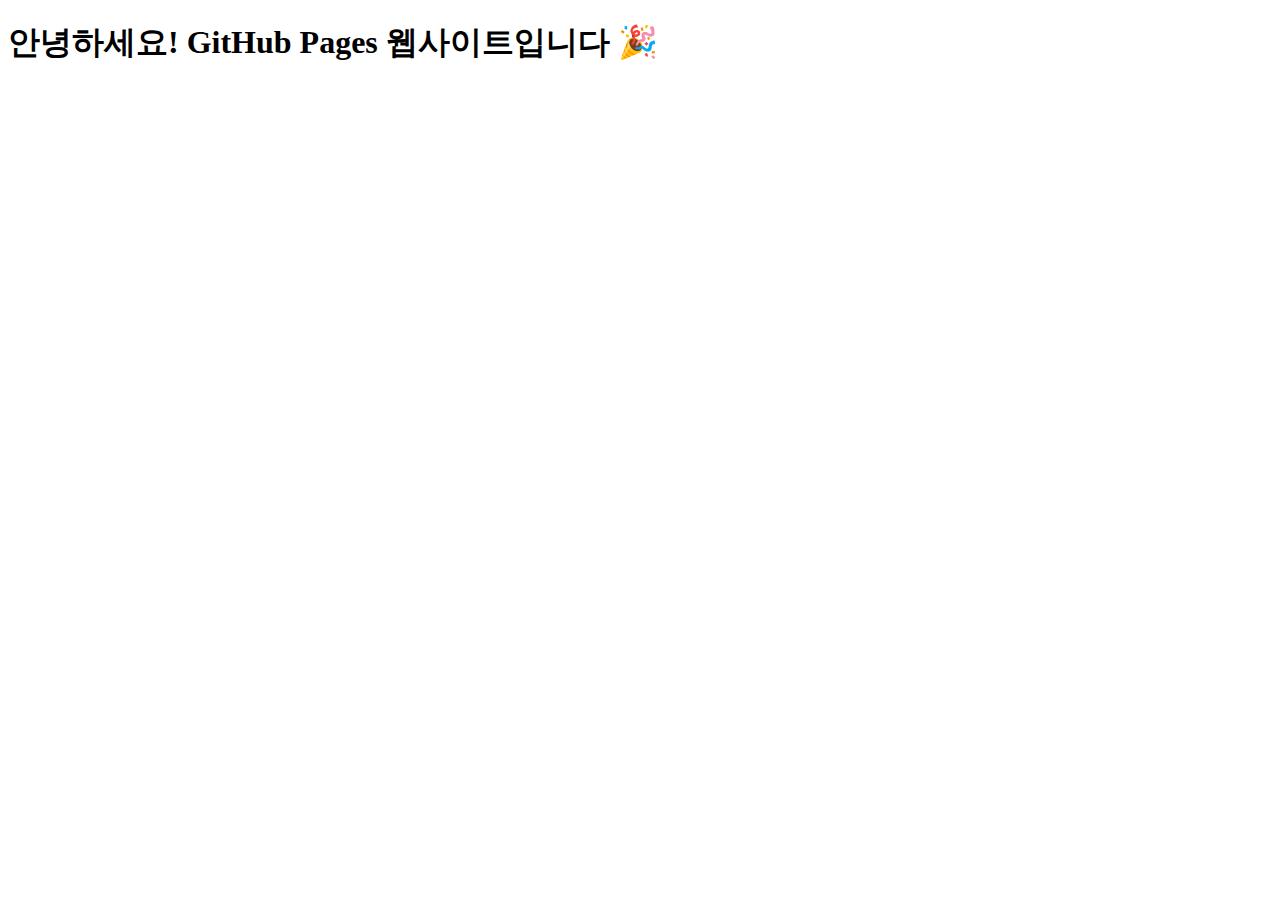
==== index.html @ bd4526b1 "메인 페이지 추가" ====
<!DOCTYPE html>
<html lang="ko">
<head>
    <meta charset="UTF-8">
    <meta name="viewport" content="width=device-width, initial-scale=1.0">
    <title>나만의 GitHub 페이지</title>
</head>
<body>
    <h1>안녕하세요! GitHub Pages 웹사이트입니다 🎉</h1>
</body>
</html>
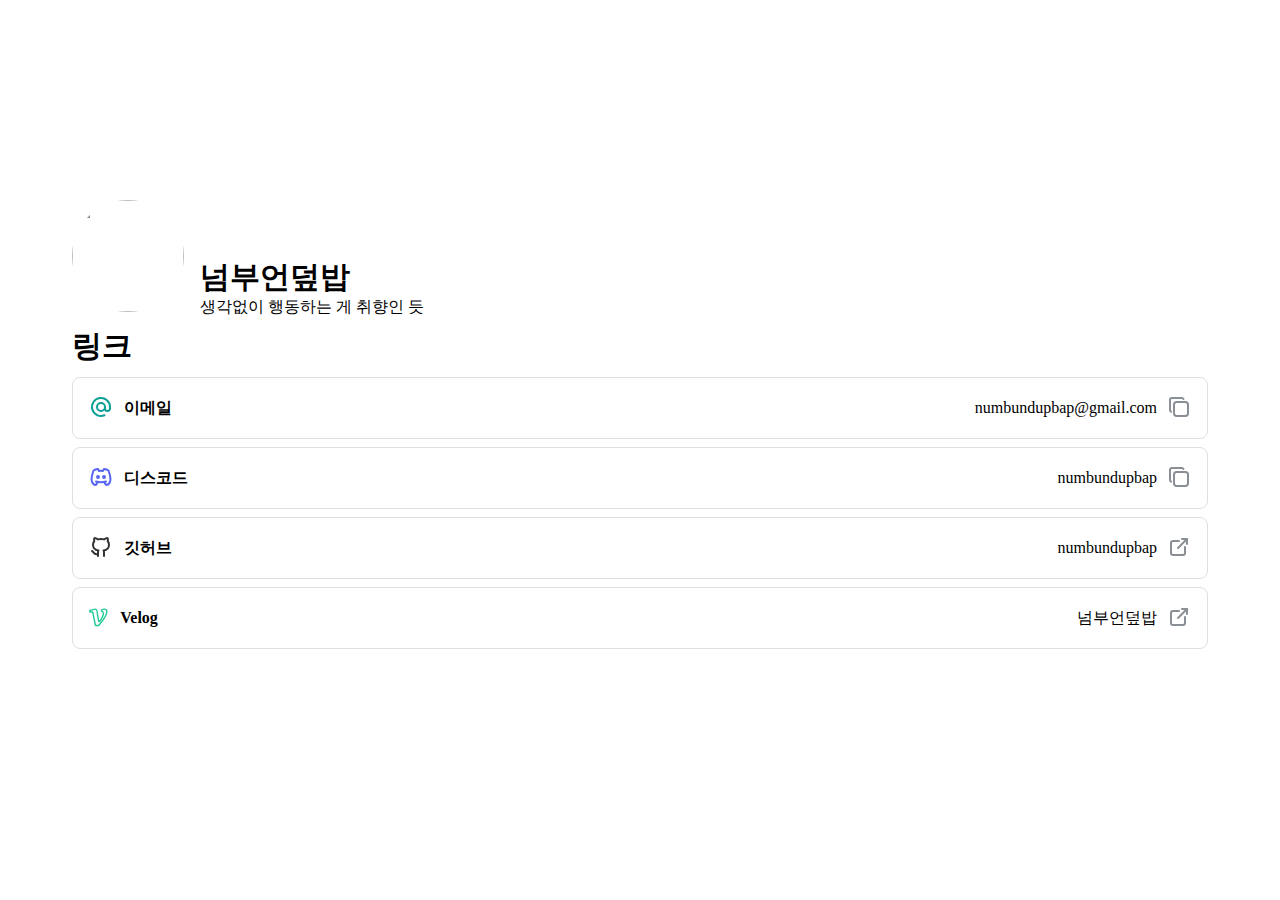
==== commit b0188865: "수정" ====
--- a/index.html
+++ b/index.html
@@ -3,9 +3,46 @@
 <head>
     <meta charset="UTF-8">
     <meta name="viewport" content="width=device-width, initial-scale=1.0">
-    <title>나만의 GitHub 페이지</title>
+    <link rel="stylesheet" href="./style.css">
+    <title>넘부언덮밥</title>
 </head>
 <body>
-    <h1>안녕하세요! GitHub Pages 웹사이트입니다 🎉</h1>
+    <div class="main">
+        <div style="height: 200px"></div>
+        <div class="profile">
+            <span><img class="profile-img" src="https://ifh.cc/g/8bV8CQ.jpg"></span>
+            <span class="profile-description">
+                <h2>넘부언덮밥</h2>
+                <div class="description">생각없이 행동하는 게 취향인 듯</div>
+            </span>
+        </div>
+        <h2>링크</h2>
+        <div class="link">
+            <div class="link-item email">
+                <span class="email" style="color: rgb(12, 160, 148);"><svg xmlns="http://www.w3.org/2000/svg" width="24" height="24" viewBox="0 0 24 24" fill="none" stroke="currentColor" stroke-width="2" stroke-linecap="round" stroke-linejoin="round"><path d="M12 12m-4 0a4 4 0 1 0 8 0a4 4 0 1 0 -8 0"></path><path d="M16 12v1.5a2.5 2.5 0 0 0 5 0v-1.5a9 9 0 1 0 -5.5 8.28"></path></svg></span>
+                <span class="link-t">이메일</span>
+                <span class="link-d">numbundupbap@gmail.com</span>
+                <span class="copy" style="color: rgb(138, 143, 149);"><svg xmlns="http://www.w3.org/2000/svg" width="24" height="24" viewBox="0 0 24 24" fill="none" stroke="currentColor" stroke-width="2" stroke-linecap="round" stroke-linejoin="round"><path d="M7 7m0 2.667a2.667 2.667 0 0 1 2.667 -2.667h8.666a2.667 2.667 0 0 1 2.667 2.667v8.666a2.667 2.667 0 0 1 -2.667 2.667h-8.666a2.667 2.667 0 0 1 -2.667 -2.667z"></path><path d="M4.012 16.737a2.005 2.005 0 0 1 -1.012 -1.737v-10c0 -1.1 .9 -2 2 -2h10c.75 0 1.158 .385 1.5 1"></path></svg></span>
+            </div>
+            <div class="link-item discord">
+                <span style="color:#5865f2" class="logo"><svg xmlns="http://www.w3.org/2000/svg" width="24" height="24" viewBox="0 0 24 24" fill="none" stroke="currentColor" stroke-width="2" stroke-linecap="round" stroke-linejoin="round"><path d="M8 12a1 1 0 1 0 2 0a1 1 0 0 0 -2 0"></path><path d="M14 12a1 1 0 1 0 2 0a1 1 0 0 0 -2 0"></path><path d="M15.5 17c0 1 1.5 3 2 3c1.5 0 2.833 -1.667 3.5 -3c.667 -1.667 .5 -5.833 -1.5 -11.5c-1.457 -1.015 -3 -1.34 -4.5 -1.5l-.972 1.923a11.913 11.913 0 0 0 -4.053 0l-.975 -1.923c-1.5 .16 -3.043 .485 -4.5 1.5c-2 5.667 -2.167 9.833 -1.5 11.5c.667 1.333 2 3 3.5 3c.5 0 2 -2 2 -3"></path><path d="M7 16.5c3.5 1 6.5 1 10 0"></path></svg></span>
+                <span class="link-t">디스코드</span>
+                <span class="link-d">numbundupbap</span>
+                <span class="copy" style="color: rgb(138, 143, 149);"><svg xmlns="http://www.w3.org/2000/svg" width="24" height="24" viewBox="0 0 24 24" fill="none" stroke="currentColor" stroke-width="2" stroke-linecap="round" stroke-linejoin="round"><path d="M7 7m0 2.667a2.667 2.667 0 0 1 2.667 -2.667h8.666a2.667 2.667 0 0 1 2.667 2.667v8.666a2.667 2.667 0 0 1 -2.667 2.667h-8.666a2.667 2.667 0 0 1 -2.667 -2.667z"></path><path d="M4.012 16.737a2.005 2.005 0 0 1 -1.012 -1.737v-10c0 -1.1 .9 -2 2 -2h10c.75 0 1.158 .385 1.5 1"></path></svg></span>
+            </div>
+            <div class="link-item github">
+                <span style="color:#333333" class="logo"><svg xmlns="http://www.w3.org/2000/svg" width="24" height="24" viewBox="0 0 24 24" fill="none" stroke="currentColor" stroke-width="2" stroke-linecap="round" stroke-linejoin="round" class="tabler-icon tabler-icon-brand-github "><path d="M9 19c-4.3 1.4 -4.3 -2.5 -6 -3m12 5v-3.5c0 -1 .1 -1.4 -.5 -2c2.8 -.3 5.5 -1.4 5.5 -6a4.6 4.6 0 0 0 -1.3 -3.2a4.2 4.2 0 0 0 -.1 -3.2s-1.1 -.3 -3.5 1.3a12.3 12.3 0 0 0 -6.2 0c-2.4 -1.6 -3.5 -1.3 -3.5 -1.3a4.2 4.2 0 0 0 -.1 3.2a4.6 4.6 0 0 0 -1.3 3.2c0 4.6 2.7 5.7 5.5 6c-.6 .6 -.6 1.2 -.5 2v3.5"></path></svg></span>
+                <span class="link-t">깃허브</span>
+                <span class="link-d">numbundupbap</span>
+                <span class="newtab" style="color: rgb(138, 143, 149);"><svg xmlns="http://www.w3.org/2000/svg" width="24" height="24" viewBox="0 0 24 24" fill="none" stroke="currentColor" stroke-width="2" stroke-linecap="round" stroke-linejoin="round"><path d="M12 6h-6a2 2 0 0 0 -2 2v10a2 2 0 0 0 2 2h10a2 2 0 0 0 2 -2v-6"></path><path d="M11 13l9 -9"></path><path d="M15 4h5v5"></path></svg></span>
+            </div>
+            <div class="link-item velog">
+                <span style="color:#20C997" class"logo"><svg xmlns="http://www.w3.org/2000/svg" width="20" height="20" viewBox="0 0 28 24" fill="none" stroke="currentColor" stroke-width="2" stroke-linecap="round" stroke-linejoin="round"><path d="M2 4.98471C1.44772 4.98471 1 4.53699 1 3.98471V3.7072C1 3.28241 1.26667 2.90491 1.67 2.77159C3.10107 2.29857 6.50538 1.23121 8.71429 1.01137C11.5714 0.727004 11.535 5.8367 12.1429 9.81004C12.6453 13.0941 13.1477 15.8435 13.4775 17.5567C13.6312 18.3552 14.5995 18.6113 15.1048 17.9743C16.9377 15.6643 20.1429 11.078 20.1429 7.25519C20.1429 3.56595 17.2857 4.70119 17.2857 3.28185C17.2857 2.36495 19.5714 1.01165 21.5714 1.01137C23.465 1.01109 25 2.53616 25 4.41709C25 10.5772 15.6529 21.6117 13.865 23.666C13.6783 23.8805 13.4088 24 13.1244 24H9.82357C9.3452 24 8.93382 23.6612 8.84212 23.1917L5.4436 5.793C5.35189 5.3235 4.94052 4.98471 4.46215 4.98471H2Z"/></svg></span>
+                <span class="link-t">Velog</span>
+                <span class="link-d">넘부언덮밥</span>
+                <span class="newtab" style="color: rgb(138, 143, 149);"><svg xmlns="http://www.w3.org/2000/svg" width="24" height="24" viewBox="0 0 24 24" fill="none" stroke="currentColor" stroke-width="2" stroke-linecap="round" stroke-linejoin="round"><path d="M12 6h-6a2 2 0 0 0 -2 2v10a2 2 0 0 0 2 2h10a2 2 0 0 0 2 -2v-6"></path><path d="M11 13l9 -9"></path><path d="M15 4h5v5"></path></svg></span>
+            </div>
+        </div>
+    </div>
 </body>
-</html>
+</html>--- a/style.css
+++ b/style.css
@@ -0,0 +1,98 @@
+@import './reset.css';
+@import url("https://cdn.jsdelivr.net/gh/orioncactus/pretendard@v1.3.9/dist/web/variable/pretendardvariable.min.css");
+
+body {
+    font-family: "Pretendard Variable";
+}
+
+.main {
+    width: 100%;
+    max-width: 1200px;
+    margin: 0 auto;
+    padding: 0 2rem;
+    box-sizing: border-box;
+}
+
+.link {
+    display: flex;
+    flex-direction: column;
+    gap: 8px;
+}
+
+.link-item {
+    display: flex;
+    align-items: center;
+    border: 1px solid rgb(221, 223, 224);
+    border-radius: 8px;
+    height: 60px;
+    padding: 0 1rem;
+    transition: background-color 0.2s, border-color 0.2s;
+    cursor: pointer;
+}
+
+.email:hover {
+    border-color: rgb(12, 160, 148);
+    background-color: rgba(160, 248, 241, 0.15);
+}
+
+.discord:hover {
+    border-color: #5865f2;
+    background-color: #5865f226;
+}
+
+.github:hover {
+    border-color: #333333;
+    background-color: #33333326;
+}
+
+.velog:hover {
+    border-color: #20C997;
+    background-color: #20C99726;
+}
+
+.link-t {
+    margin-left: 0.7rem;
+    font-size: 16px;
+    font-weight: 600;
+}
+
+.link-d {
+    margin-left: auto;
+}
+
+.link-item .copy {
+    margin-left: 10px;
+}
+
+.link-item .newtab {
+    margin-left: 10px;
+}
+
+.main > h2 {
+    font-size: 30px;
+    font-weight: 700;
+    margin-bottom: 1rem;
+}
+
+.profile {
+    display: flex;
+    align-items: flex-end;
+    margin-bottom: 1rem;
+}
+
+.profile-img {
+    height: 7rem;
+    width: 7rem;
+    border-radius: 100%;
+    margin-right: 1rem;
+}
+
+.profile-description {
+    display: inline;
+}
+
+.profile-description > h2 {
+    font-size: 30px;
+    font-weight: 700;
+    margin-bottom: 7px;
+}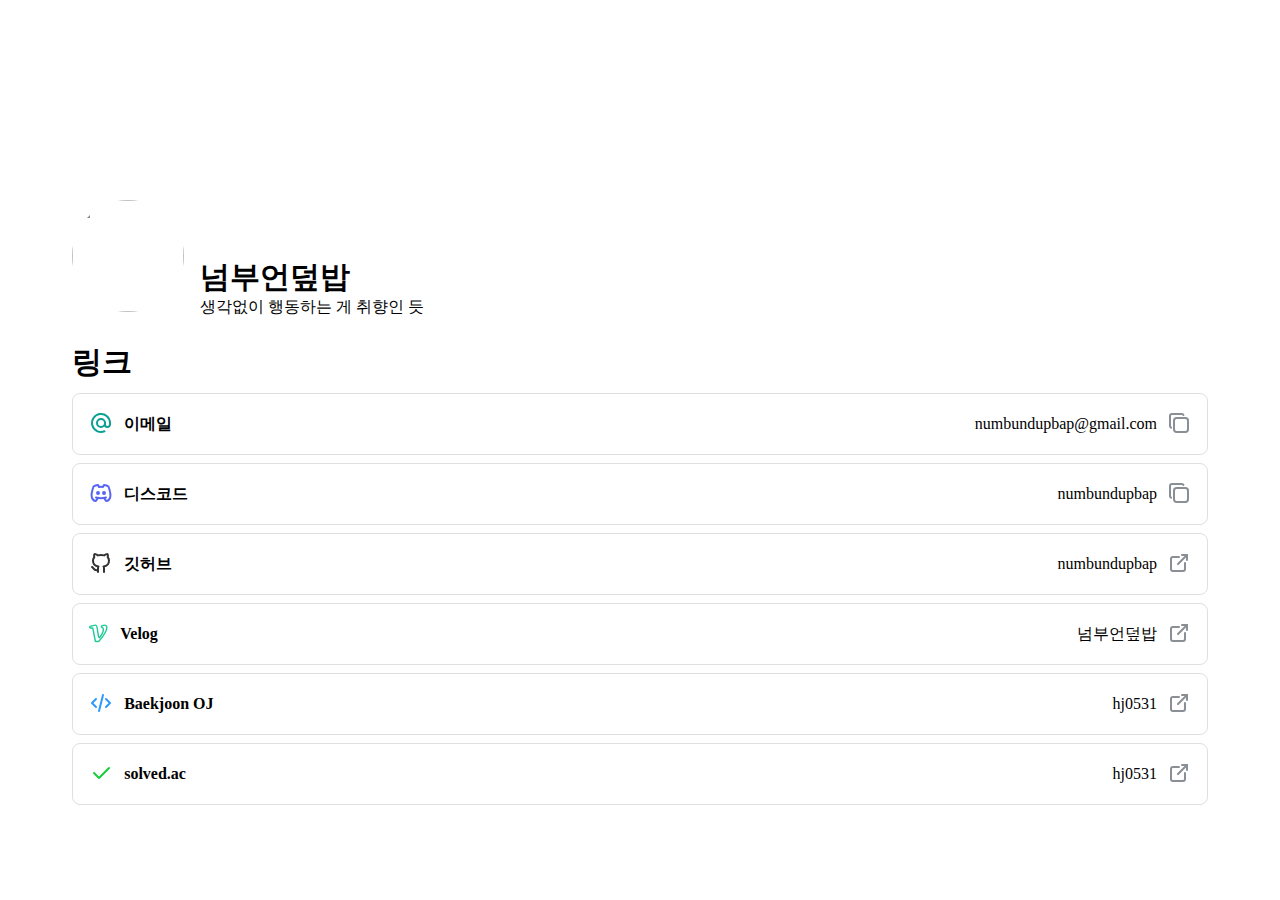
==== commit 50fb8d09: "파일 수정" ====
--- a/index.html
+++ b/index.html
@@ -42,7 +42,20 @@
                 <span class="link-d">넘부언덮밥</span>
                 <span class="newtab" style="color: rgb(138, 143, 149);"><svg xmlns="http://www.w3.org/2000/svg" width="24" height="24" viewBox="0 0 24 24" fill="none" stroke="currentColor" stroke-width="2" stroke-linecap="round" stroke-linejoin="round"><path d="M12 6h-6a2 2 0 0 0 -2 2v10a2 2 0 0 0 2 2h10a2 2 0 0 0 2 -2v-6"></path><path d="M11 13l9 -9"></path><path d="M15 4h5v5"></path></svg></span>
             </div>
+            <div class="link-item baekjoon">
+                <span style="color:#2e9afe" class="css-x08vgp"><svg xmlns="http://www.w3.org/2000/svg" width="24" height="24" viewBox="0 0 24 24" fill="none" stroke="currentColor" stroke-width="2" stroke-linecap="round" stroke-linejoin="round" class="tabler-icon tabler-icon-code "><path d="M7 8l-4 4l4 4"></path><path d="M17 8l4 4l-4 4"></path><path d="M14 4l-4 16"></path></svg></span>
+                <span class="link-t">Baekjoon OJ</span>
+                <span class="link-d">hj0531</span>
+                <span class="newtab" style="color: rgb(138, 143, 149);"><svg xmlns="http://www.w3.org/2000/svg" width="24" height="24" viewBox="0 0 24 24" fill="none" stroke="currentColor" stroke-width="2" stroke-linecap="round" stroke-linejoin="round"><path d="M12 6h-6a2 2 0 0 0 -2 2v10a2 2 0 0 0 2 2h10a2 2 0 0 0 2 -2v-6"></path><path d="M11 13l9 -9"></path><path d="M15 4h5v5"></path></svg></span>
+            </div>
+            <div class="link-item solvedac">
+                <span style="color:#17ce3a" class="css-x08vgp"><svg xmlns="http://www.w3.org/2000/svg" width="24" height="24" viewBox="0 0 24 24" fill="none" stroke="currentColor" stroke-width="2" stroke-linecap="round" stroke-linejoin="round"><path d="M5 12l5 5l10 -10"></path></svg></span>
+                <span class="link-t">solved.ac</span>
+                <span class="link-d">hj0531</span>
+                <span class="newtab" style="color: rgb(138, 143, 149);"><svg xmlns="http://www.w3.org/2000/svg" width="24" height="24" viewBox="0 0 24 24" fill="none" stroke="currentColor" stroke-width="2" stroke-linecap="round" stroke-linejoin="round"><path d="M12 6h-6a2 2 0 0 0 -2 2v10a2 2 0 0 0 2 2h10a2 2 0 0 0 2 -2v-6"></path><path d="M11 13l9 -9"></path><path d="M15 4h5v5"></path></svg></span>
+            </div>
         </div>
     </div>
+    <script src="./main.js"></script>
 </body>
 </html>--- a/style.css
+++ b/style.css
@@ -17,6 +17,7 @@
     display: flex;
     flex-direction: column;
     gap: 8px;
+    margin-bottom: 2rem;
 }
 
 .link-item {
@@ -50,6 +51,16 @@
     background-color: #20C99726;
 }
 
+.solvedac:hover {
+    border-color: #17ce3a;
+    background-color: #17ce3a26;
+}
+
+.baekjoon:hover {
+    border-color: #2e9afe;
+    background-color: #2e9afe26;
+}
+
 .link-t {
     margin-left: 0.7rem;
     font-size: 16px;
@@ -77,7 +88,7 @@
 .profile {
     display: flex;
     align-items: flex-end;
-    margin-bottom: 1rem;
+    margin-bottom: 2rem;
 }
 
 .profile-img {
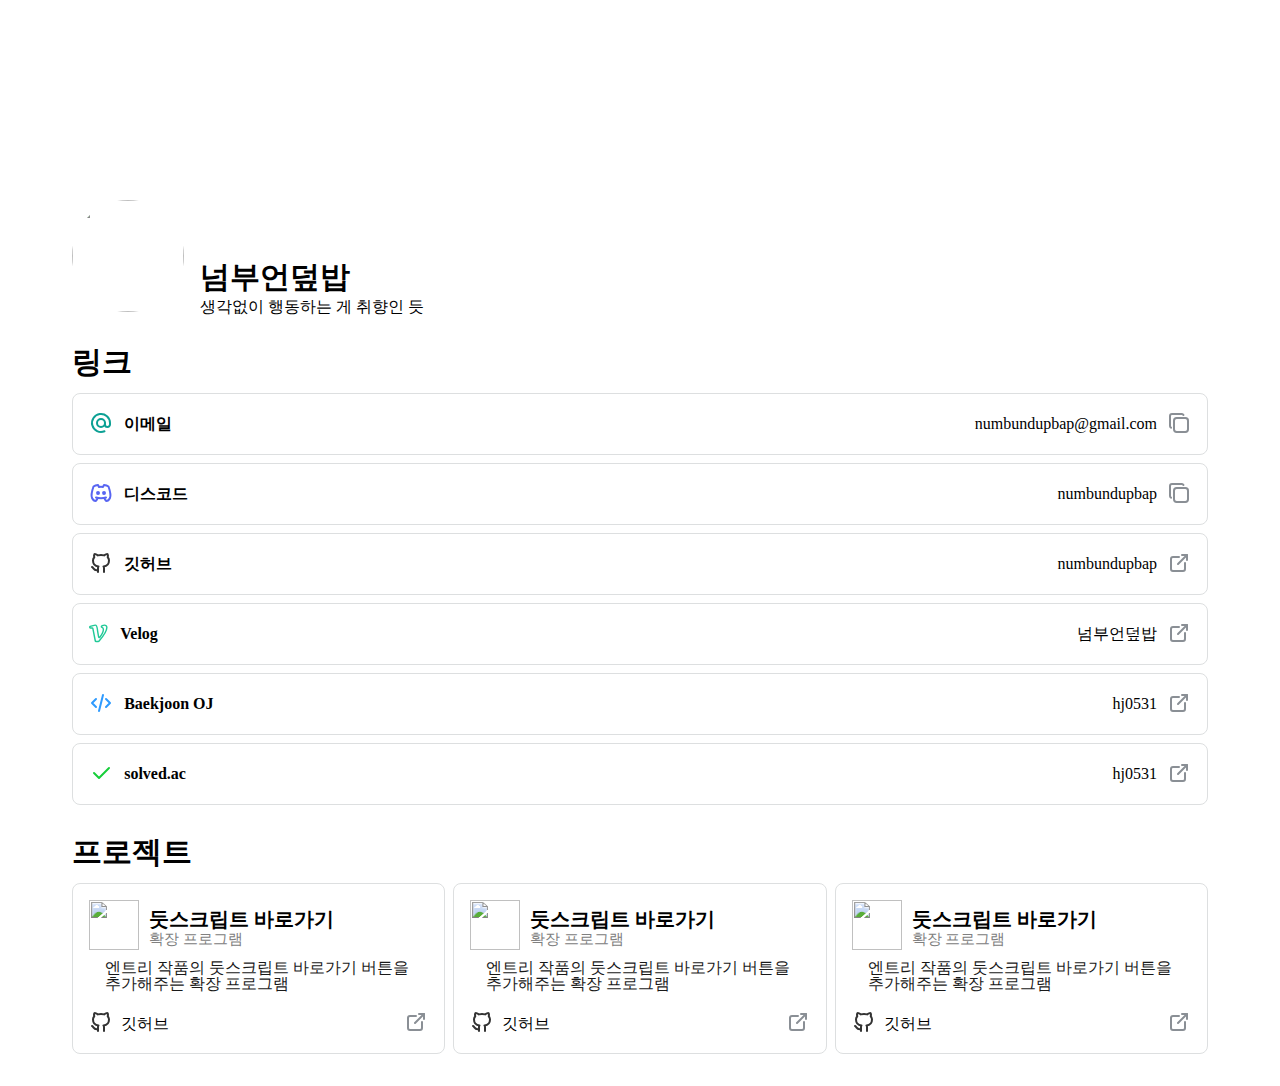
==== commit 8e0094a3: "이거진짜에요??" ====
--- a/index.html
+++ b/index.html
@@ -55,6 +55,48 @@
                 <span class="newtab" style="color: rgb(138, 143, 149);"><svg xmlns="http://www.w3.org/2000/svg" width="24" height="24" viewBox="0 0 24 24" fill="none" stroke="currentColor" stroke-width="2" stroke-linecap="round" stroke-linejoin="round"><path d="M12 6h-6a2 2 0 0 0 -2 2v10a2 2 0 0 0 2 2h10a2 2 0 0 0 2 -2v-6"></path><path d="M11 13l9 -9"></path><path d="M15 4h5v5"></path></svg></span>
             </div>
         </div>
+        <h2>프로젝트</h2>
+        <div class="project">
+            <div class="project-item dutShortcut">
+                <img class="project-logo" src="https://vlzi.vercel.app/static/favicon2.svg">
+                <div class="project-title">
+                    <div>둣스크립트 바로가기</div>
+                    <div>확장 프로그램</div>
+                </div>
+                <div class="project-d">엔트리 작품의 둣스크립트 바로가기 버튼을 <br>추가해주는 확장 프로그램</div>
+                <div class="shortcut">
+                    <span style="color:#333333" class="logo"><svg xmlns="http://www.w3.org/2000/svg" width="24" height="24" viewBox="0 0 24 24" fill="none" stroke="currentColor" stroke-width="2" stroke-linecap="round" stroke-linejoin="round" class="tabler-icon tabler-icon-brand-github "><path d="M9 19c-4.3 1.4 -4.3 -2.5 -6 -3m12 5v-3.5c0 -1 .1 -1.4 -.5 -2c2.8 -.3 5.5 -1.4 5.5 -6a4.6 4.6 0 0 0 -1.3 -3.2a4.2 4.2 0 0 0 -.1 -3.2s-1.1 -.3 -3.5 1.3a12.3 12.3 0 0 0 -6.2 0c-2.4 -1.6 -3.5 -1.3 -3.5 -1.3a4.2 4.2 0 0 0 -.1 3.2a4.6 4.6 0 0 0 -1.3 3.2c0 4.6 2.7 5.7 5.5 6c-.6 .6 -.6 1.2 -.5 2v3.5"></path></svg></span>
+                    <span>깃허브</span>
+                    <span style="color: rgb(138, 143, 149);" class="newtab"><svg xmlns="http://www.w3.org/2000/svg" width="24" height="24" viewBox="0 0 24 24" fill="none" stroke="currentColor" stroke-width="2" stroke-linecap="round" stroke-linejoin="round"><path d="M12 6h-6a2 2 0 0 0 -2 2v10a2 2 0 0 0 2 2h10a2 2 0 0 0 2 -2v-6"></path><path d="M11 13l9 -9"></path><path d="M15 4h5v5"></path></svg></span>
+                </div>
+            </div>
+            <div class="project-item dutShortcut">
+                <img class="project-logo" src="https://vlzi.vercel.app/static/favicon2.svg">
+                <div class="project-title">
+                    <div>둣스크립트 바로가기</div>
+                    <div>확장 프로그램</div>
+                </div>
+                <div class="project-d">엔트리 작품의 둣스크립트 바로가기 버튼을 <br>추가해주는 확장 프로그램</div>
+                <div class="shortcut">
+                    <span style="color:#333333" class="logo"><svg xmlns="http://www.w3.org/2000/svg" width="24" height="24" viewBox="0 0 24 24" fill="none" stroke="currentColor" stroke-width="2" stroke-linecap="round" stroke-linejoin="round" class="tabler-icon tabler-icon-brand-github "><path d="M9 19c-4.3 1.4 -4.3 -2.5 -6 -3m12 5v-3.5c0 -1 .1 -1.4 -.5 -2c2.8 -.3 5.5 -1.4 5.5 -6a4.6 4.6 0 0 0 -1.3 -3.2a4.2 4.2 0 0 0 -.1 -3.2s-1.1 -.3 -3.5 1.3a12.3 12.3 0 0 0 -6.2 0c-2.4 -1.6 -3.5 -1.3 -3.5 -1.3a4.2 4.2 0 0 0 -.1 3.2a4.6 4.6 0 0 0 -1.3 3.2c0 4.6 2.7 5.7 5.5 6c-.6 .6 -.6 1.2 -.5 2v3.5"></path></svg></span>
+                    <span>깃허브</span>
+                    <span style="color: rgb(138, 143, 149);" class="newtab"><svg xmlns="http://www.w3.org/2000/svg" width="24" height="24" viewBox="0 0 24 24" fill="none" stroke="currentColor" stroke-width="2" stroke-linecap="round" stroke-linejoin="round"><path d="M12 6h-6a2 2 0 0 0 -2 2v10a2 2 0 0 0 2 2h10a2 2 0 0 0 2 -2v-6"></path><path d="M11 13l9 -9"></path><path d="M15 4h5v5"></path></svg></span>
+                </div>
+            </div>
+            <div class="project-item dutShortcut">
+                <img class="project-logo" src="https://vlzi.vercel.app/static/favicon2.svg">
+                <div class="project-title">
+                    <div>둣스크립트 바로가기</div>
+                    <div>확장 프로그램</div>
+                </div>
+                <div class="project-d">엔트리 작품의 둣스크립트 바로가기 버튼을 <br>추가해주는 확장 프로그램</div>
+                <div class="shortcut">
+                    <span style="color:#333333" class="logo"><svg xmlns="http://www.w3.org/2000/svg" width="24" height="24" viewBox="0 0 24 24" fill="none" stroke="currentColor" stroke-width="2" stroke-linecap="round" stroke-linejoin="round" class="tabler-icon tabler-icon-brand-github "><path d="M9 19c-4.3 1.4 -4.3 -2.5 -6 -3m12 5v-3.5c0 -1 .1 -1.4 -.5 -2c2.8 -.3 5.5 -1.4 5.5 -6a4.6 4.6 0 0 0 -1.3 -3.2a4.2 4.2 0 0 0 -.1 -3.2s-1.1 -.3 -3.5 1.3a12.3 12.3 0 0 0 -6.2 0c-2.4 -1.6 -3.5 -1.3 -3.5 -1.3a4.2 4.2 0 0 0 -.1 3.2a4.6 4.6 0 0 0 -1.3 3.2c0 4.6 2.7 5.7 5.5 6c-.6 .6 -.6 1.2 -.5 2v3.5"></path></svg></span>
+                    <span>깃허브</span>
+                    <span style="color: rgb(138, 143, 149);" class="newtab"><svg xmlns="http://www.w3.org/2000/svg" width="24" height="24" viewBox="0 0 24 24" fill="none" stroke="currentColor" stroke-width="2" stroke-linecap="round" stroke-linejoin="round"><path d="M12 6h-6a2 2 0 0 0 -2 2v10a2 2 0 0 0 2 2h10a2 2 0 0 0 2 -2v-6"></path><path d="M11 13l9 -9"></path><path d="M15 4h5v5"></path></svg></span>
+                </div>
+            </div>
+        </div>
     </div>
     <script src="./main.js"></script>
 </body>
--- a/style.css
+++ b/style.css
@@ -106,4 +106,73 @@
     font-size: 30px;
     font-weight: 700;
     margin-bottom: 7px;
+}
+
+.project {
+    display: grid;
+    grid-template-columns: repeat(auto-fit, minmax(350px, 1fr));
+    gap: 8px;
+    margin-bottom: 2rem;
+}
+
+.project-item {
+    display: flex;
+    align-items: flex-end;
+    gap: 10px;
+    border: 1px solid rgb(221, 223, 224);
+    padding: 1rem;
+    border-radius: 8px;
+    flex-wrap: wrap; /* 내부 요소가 자동 줄바꿈됨 */
+    transition: background-color 0.2s, border-color 0.2s;
+    cursor: pointer;
+}
+  
+.project-logo {
+    width: 50px;
+    height: 50px;
+}
+  
+.project-title {
+    display: flex;
+    flex-direction: column;
+    align-items: flex-start;
+}
+
+.project-title div:first-child {
+    font-weight: 800;
+    font-size: 20px;
+    margin-bottom: 3px;
+}
+
+.project-title div:nth-child(2) {
+    font-weight: 400;
+    font-size: 15px;
+    margin-bottom: 3px;
+    color: gray;
+}
+  
+.project-d {
+    margin: 0 1rem;
+    width: 100%; /* 줄바꿈을 강제 */
+    color: rgb(25, 25, 25);
+}
+
+.project-item .shortcut {
+    display: flex;
+    width: 100%;
+    align-items: center;
+    margin-top: 0.5rem;
+}
+
+.project .shortcut span:nth-child(2) {
+    margin-left: 0.5rem;
+}
+
+.shortcut .newtab {
+    margin-left: auto;
+}
+
+.dutShortcut:hover {
+    border-color: #8c31f5;
+    background-color: #8c31f526;
 }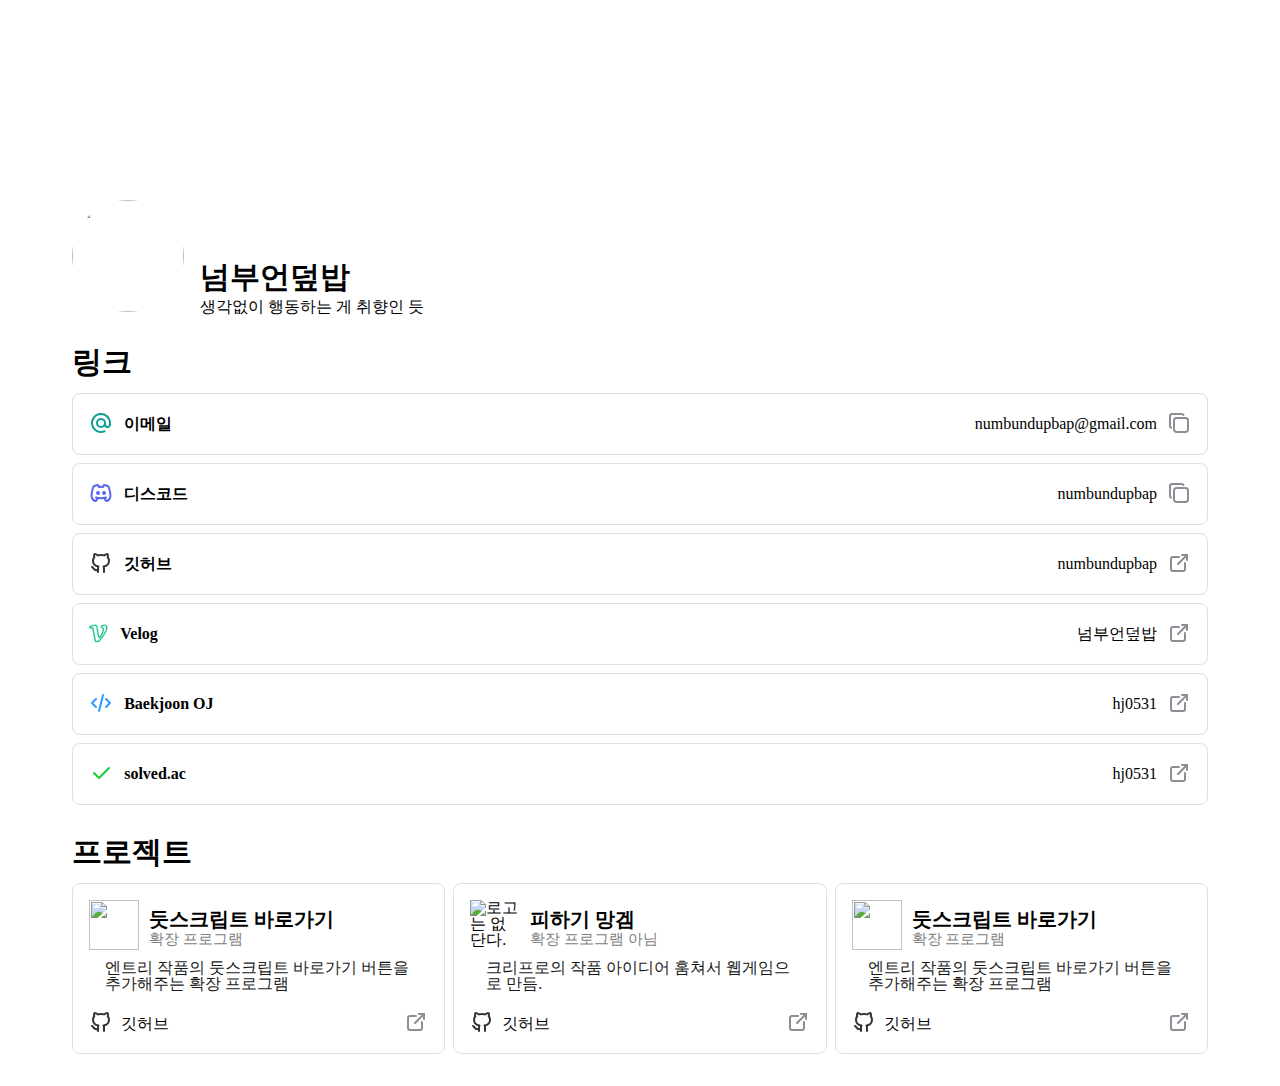
==== commit 760de8a0: "커밋메시지" ====
--- a/index.html
+++ b/index.html
@@ -70,13 +70,13 @@
                     <span style="color: rgb(138, 143, 149);" class="newtab"><svg xmlns="http://www.w3.org/2000/svg" width="24" height="24" viewBox="0 0 24 24" fill="none" stroke="currentColor" stroke-width="2" stroke-linecap="round" stroke-linejoin="round"><path d="M12 6h-6a2 2 0 0 0 -2 2v10a2 2 0 0 0 2 2h10a2 2 0 0 0 2 -2v-6"></path><path d="M11 13l9 -9"></path><path d="M15 4h5v5"></path></svg></span>
                 </div>
             </div>
-            <div class="project-item dutShortcut">
-                <img class="project-logo" src="https://vlzi.vercel.app/static/favicon2.svg">
+            <div class="project-item pihagi">
+                <img class="project-logo" src="https://dlalwldjqteksekgkgk.svg" alt="로고는 없단다.">
                 <div class="project-title">
-                    <div>둣스크립트 바로가기</div>
-                    <div>확장 프로그램</div>
+                    <div>피하기 망겜</div>
+                    <div>확장 프로그램 아님</div>
                 </div>
-                <div class="project-d">엔트리 작품의 둣스크립트 바로가기 버튼을 <br>추가해주는 확장 프로그램</div>
+                <div class="project-d">크리프로의 작품 아이디어 훔쳐서 웹게임으로 만듬.</div>
                 <div class="shortcut">
                     <span style="color:#333333" class="logo"><svg xmlns="http://www.w3.org/2000/svg" width="24" height="24" viewBox="0 0 24 24" fill="none" stroke="currentColor" stroke-width="2" stroke-linecap="round" stroke-linejoin="round" class="tabler-icon tabler-icon-brand-github "><path d="M9 19c-4.3 1.4 -4.3 -2.5 -6 -3m12 5v-3.5c0 -1 .1 -1.4 -.5 -2c2.8 -.3 5.5 -1.4 5.5 -6a4.6 4.6 0 0 0 -1.3 -3.2a4.2 4.2 0 0 0 -.1 -3.2s-1.1 -.3 -3.5 1.3a12.3 12.3 0 0 0 -6.2 0c-2.4 -1.6 -3.5 -1.3 -3.5 -1.3a4.2 4.2 0 0 0 -.1 3.2a4.6 4.6 0 0 0 -1.3 3.2c0 4.6 2.7 5.7 5.5 6c-.6 .6 -.6 1.2 -.5 2v3.5"></path></svg></span>
                     <span>깃허브</span>
--- a/style.css
+++ b/style.css
@@ -17,7 +17,7 @@
     display: flex;
     flex-direction: column;
     gap: 8px;
-    margin-bottom: 2rem;
+    margin-bottom: 2rem
 }
 
 .link-item {
@@ -175,4 +175,4 @@
 .dutShortcut:hover {
     border-color: #8c31f5;
     background-color: #8c31f526;
-}+}
